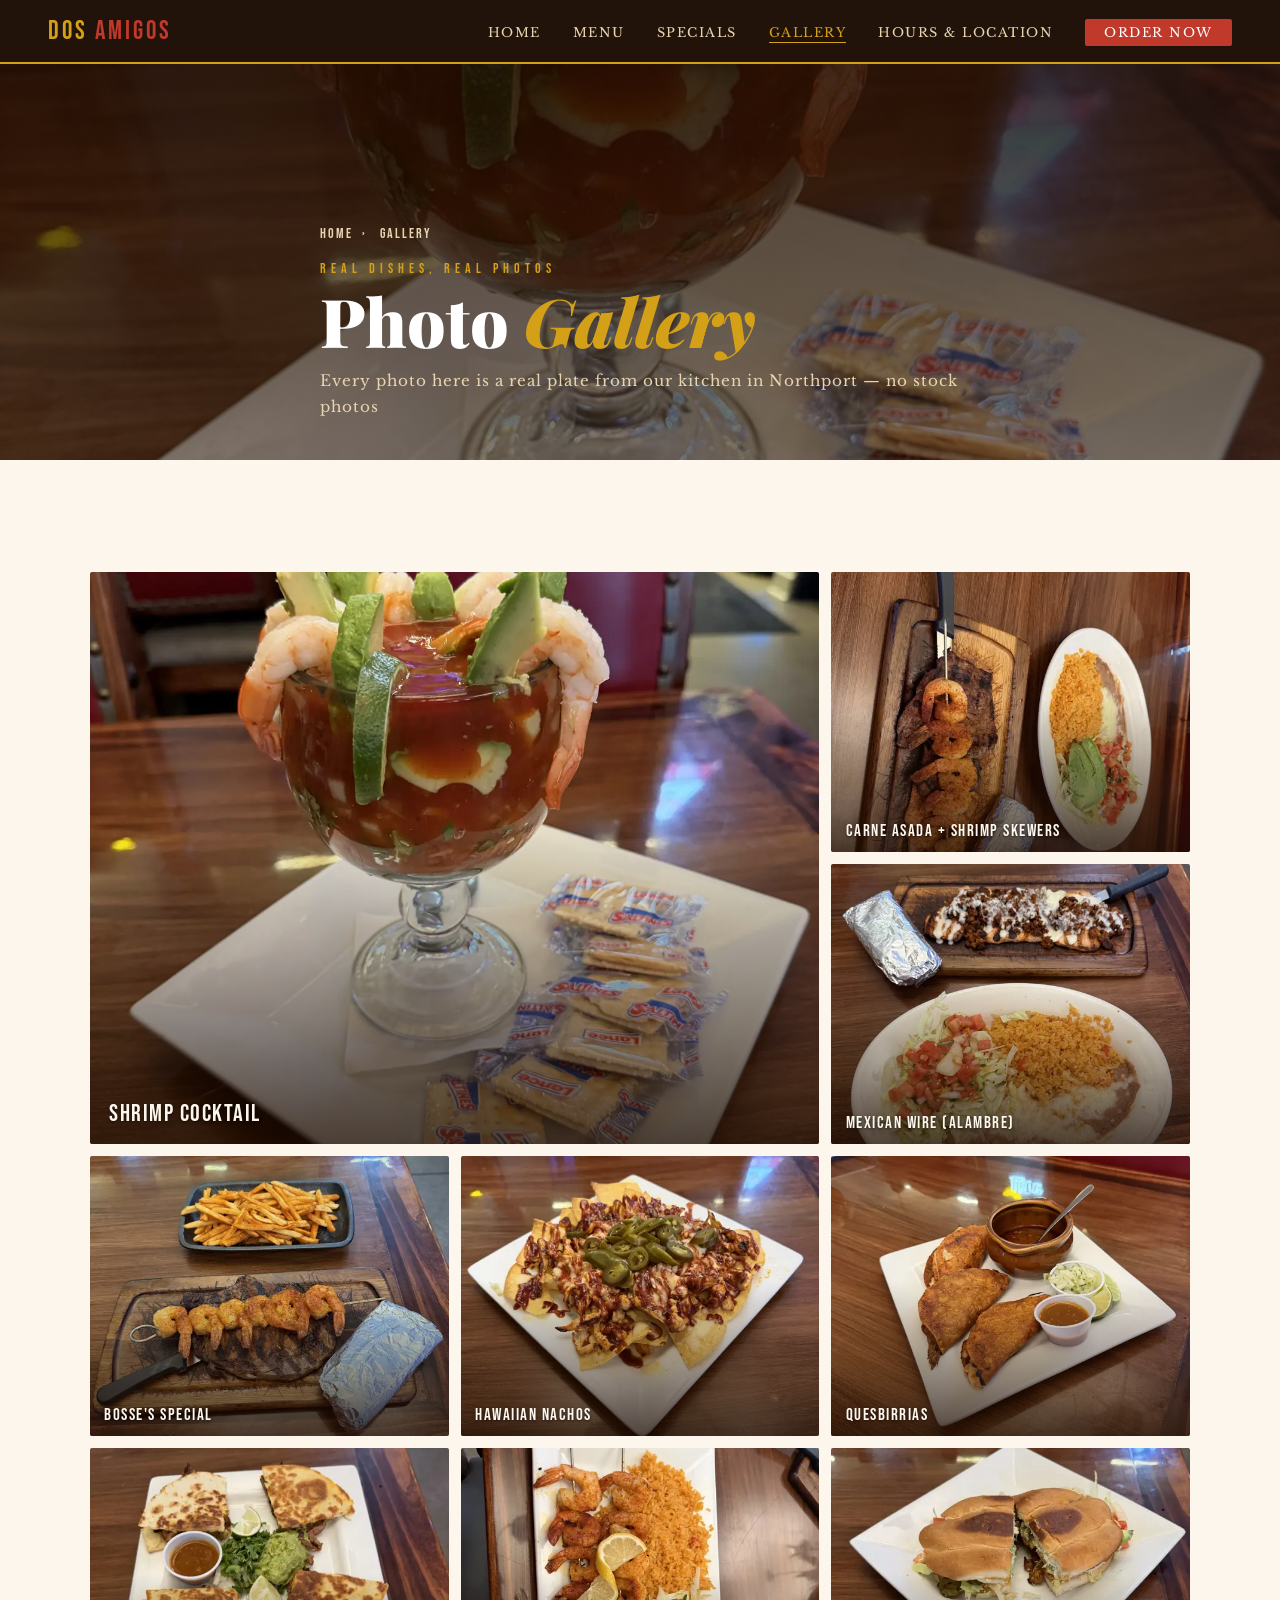
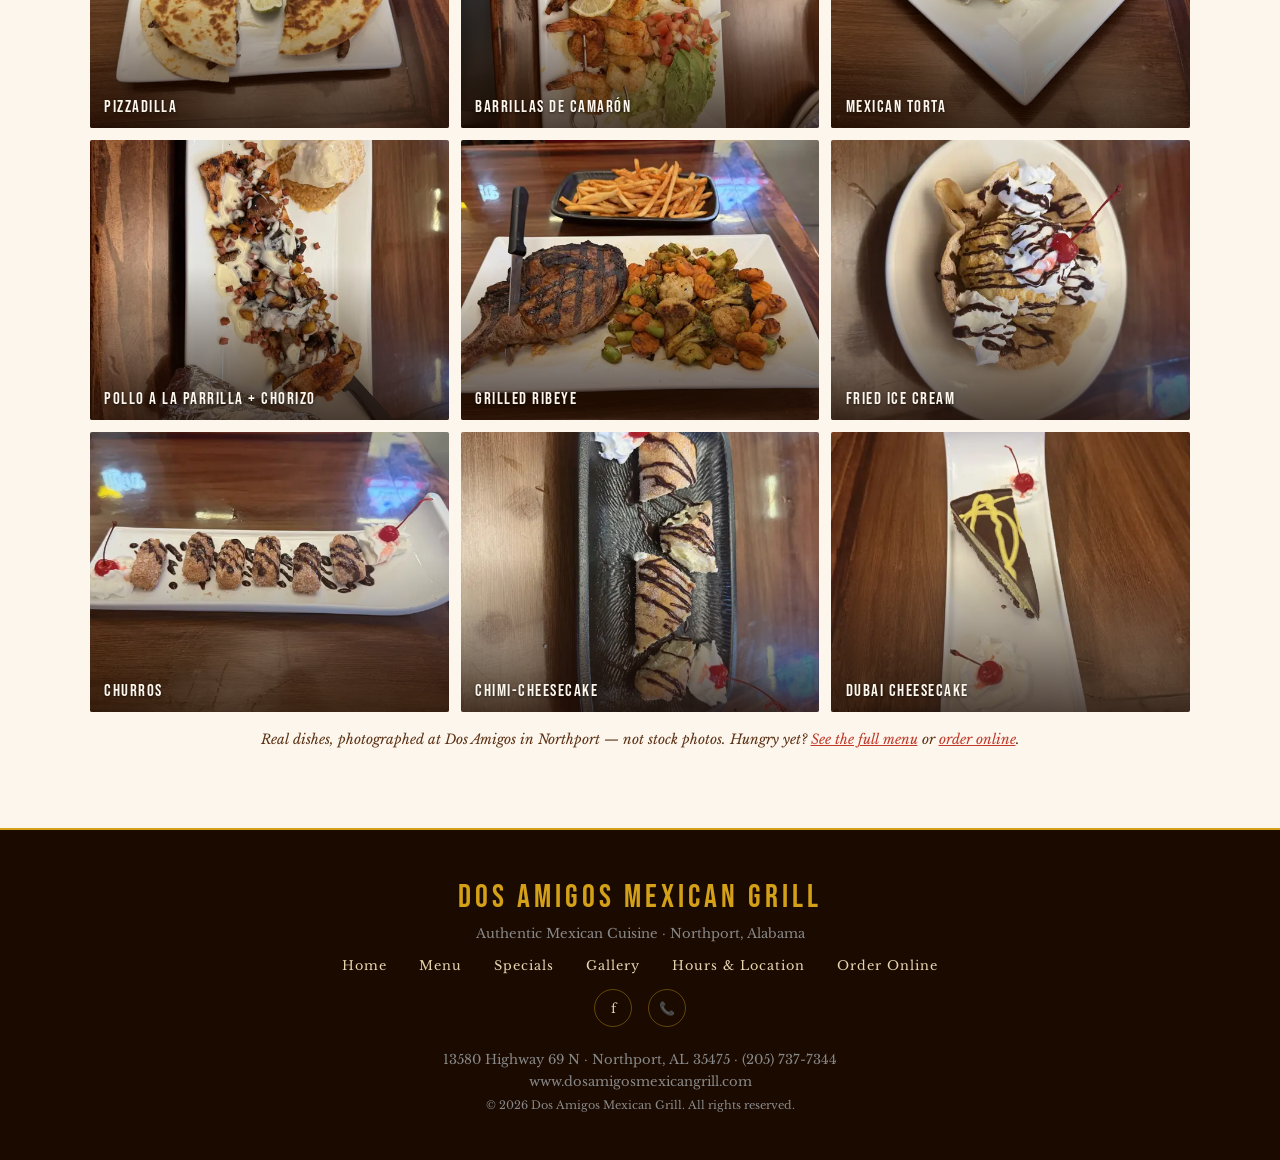
==== gallery/index.html @ f42b598e "Add files via upload" ====
<!DOCTYPE html>
<html lang="en">
<head>
<meta charset="UTF-8">
<meta name="viewport" content="width=device-width, initial-scale=1.0">
<title>Photo Gallery | Dos Amigos Mexican Grill – Northport, AL</title>
<meta name="description" content="Photos of real dishes from Dos Amigos Mexican Grill in Northport, AL: shrimp cocktail, carne asada, quesabirrias, Hawaiian nachos, Pizzadilla, fried ice cream, churros and more.">
<link rel="canonical" href="https://www.dosamigosmexicangrill.com/gallery/">
<meta name="robots" content="index, follow, max-image-preview:large">
<meta name="author" content="Dos Amigos Mexican Grill">
<meta name="theme-color" content="#1a0a00">

<!-- Geo tags for local SEO -->
<meta name="geo.region" content="US-AL">
<meta name="geo.placename" content="Northport, Alabama">
<meta name="geo.position" content="33.4028;-87.5786">
<meta name="ICBM" content="33.4028, -87.5786">

<!-- Open Graph (Facebook / social sharing) -->
<meta property="og:title" content="Photo Gallery | Dos Amigos Mexican Grill – Northport, AL">
<meta property="og:description" content="Photos of real dishes from Dos Amigos Mexican Grill in Northport, AL: shrimp cocktail, carne asada, quesabirrias, Hawaiian nachos, Pizzadilla, fried ice cream, churros and more.">
<meta property="og:url" content="https://www.dosamigosmexicangrill.com/gallery/">
<meta property="og:type" content="website">
<meta property="og:locale" content="en_US">
<meta property="og:site_name" content="Dos Amigos Mexican Grill">
<meta property="og:image" content="https://www.dosamigosmexicangrill.com/images/shrimp-cocktail-1200.jpg">
<meta property="og:image:width" content="1200">
<meta property="og:image:height" content="1200">

<!-- Twitter Card -->
<meta name="twitter:card" content="summary_large_image">
<meta name="twitter:title" content="Photo Gallery | Dos Amigos Mexican Grill – Northport, AL">
<meta name="twitter:description" content="Photos of real dishes from Dos Amigos Mexican Grill in Northport, AL: shrimp cocktail, carne asada, quesabirrias, Hawaiian nachos, Pizzadilla, fried ice cream, churros and more.">
<meta name="twitter:image" content="https://www.dosamigosmexicangrill.com/images/shrimp-cocktail-1200.jpg">

<!-- Security -->
<meta name="referrer" content="strict-origin-when-cross-origin">
<meta http-equiv="X-Content-Type-Options" content="nosniff">

<!-- Performance -->
<link rel="preconnect" href="https://fonts.googleapis.com" crossorigin>
<link rel="preconnect" href="https://fonts.gstatic.com" crossorigin>

<link href="https://fonts.googleapis.com/css2?family=Playfair+Display:ital,wght@0,700;0,900;1,700&family=Libre+Baskerville:ital,wght@0,400;0,700;1,400&family=Bebas+Neue&display=swap" rel="stylesheet">
<link rel="stylesheet" href="../assets/style.css">

<!-- Structured Data -->
<script type="application/ld+json">
{
  "@context": "https://schema.org",
  "@type": "Restaurant",
  "@id": "https://www.dosamigosmexicangrill.com/#restaurant",
  "name": "Dos Amigos Mexican Grill",
  "url": "https://www.dosamigosmexicangrill.com/",
  "image": [
    "https://www.dosamigosmexicangrill.com/images/og-dos-amigos-1200.jpg",
    "https://www.dosamigosmexicangrill.com/images/hero-carne-asada-shrimp-1920.jpg",
    "https://www.dosamigosmexicangrill.com/images/shrimp-cocktail-1200.jpg",
    "https://www.dosamigosmexicangrill.com/images/hawaiian-nachos-1200.jpg",
    "https://www.dosamigosmexicangrill.com/images/mexican-wire-alambre-1200.jpg"
  ],
  "logo": "https://www.dosamigosmexicangrill.com/images/og-dos-amigos-1200.jpg",
  "telephone": "+12057377344",
  "servesCuisine": "Mexican",
  "priceRange": "$$",
  "currenciesAccepted": "USD",
  "address": {
    "@type": "PostalAddress",
    "streetAddress": "13580 Highway 69 N",
    "addressLocality": "Northport",
    "addressRegion": "AL",
    "postalCode": "35475",
    "addressCountry": "US"
  },
  "geo": {
    "@type": "GeoCoordinates",
    "latitude": 33.4028,
    "longitude": -87.5786
  },
  "areaServed": [
    {
      "@type": "City",
      "name": "Northport"
    },
    {
      "@type": "City",
      "name": "Tuscaloosa"
    }
  ],
  "openingHoursSpecification": [
    {
      "@type": "OpeningHoursSpecification",
      "dayOfWeek": [
        "Monday",
        "Tuesday",
        "Wednesday",
        "Thursday",
        "Sunday"
      ],
      "opens": "11:00",
      "closes": "21:00"
    },
    {
      "@type": "OpeningHoursSpecification",
      "dayOfWeek": [
        "Friday",
        "Saturday"
      ],
      "opens": "11:00",
      "closes": "22:00"
    }
  ],
  "hasMenu": "https://www.dosamigosmexicangrill.com/menu/",
  "acceptsReservations": false,
  "amenityFeature": [
    {
      "@type": "LocationFeatureSpecification",
      "name": "Full Bar",
      "value": true
    },
    {
      "@type": "LocationFeatureSpecification",
      "name": "Outdoor Seating",
      "value": true
    },
    {
      "@type": "LocationFeatureSpecification",
      "name": "Wheelchair Accessible",
      "value": true
    },
    {
      "@type": "LocationFeatureSpecification",
      "name": "Takeout",
      "value": true
    },
    {
      "@type": "LocationFeatureSpecification",
      "name": "Delivery",
      "value": true
    }
  ],
  "potentialAction": [
    {
      "@type": "OrderAction",
      "target": "https://www.doordash.com/en/store/dos-amigos-mexican-grill-northport-24864981/",
      "deliveryMethod": "http://purl.org/goodrelations/v1#DeliveryModeOwnFleet"
    },
    {
      "@type": "OrderAction",
      "target": "https://www.ubereats.com/store/dos-amigos-mexican-grill/36pdvY_bQqi8g2OWoIPJXQ",
      "deliveryMethod": "http://purl.org/goodrelations/v1#DeliveryModeOwnFleet"
    }
  ],
  "sameAs": [
    "https://www.facebook.com/dosamigosmexicangrillAL/"
  ]
}
</script>
<script type="application/ld+json">
{
  "@context": "https://schema.org",
  "@type": "BreadcrumbList",
  "itemListElement": [
    {
      "@type": "ListItem",
      "position": 1,
      "name": "Home",
      "item": "https://www.dosamigosmexicangrill.com/"
    },
    {
      "@type": "ListItem",
      "position": 2,
      "name": "Gallery",
      "item": "https://www.dosamigosmexicangrill.com/gallery/"
    }
  ]
}
</script>
<script type="application/ld+json">
{
  "@context": "https://schema.org",
  "@type": "ImageGallery",
  "name": "Dos Amigos Mexican Grill Food Gallery",
  "url": "https://www.dosamigosmexicangrill.com/gallery/",
  "about": {
    "@id": "https://www.dosamigosmexicangrill.com/#restaurant"
  },
  "image": [
    {
      "@type": "ImageObject",
      "contentUrl": "https://www.dosamigosmexicangrill.com/images/shrimp-cocktail-1200.jpg",
      "name": "Shrimp Cocktail",
      "description": "Shrimp cocktail with avocado, tomato, onion and cilantro in house cocktail sauce at Dos Amigos Mexican Grill, Northport AL",
      "creditText": "Dos Amigos Mexican Grill",
      "width": 1200,
      "height": 1200
    },
    {
      "@type": "ImageObject",
      "contentUrl": "https://www.dosamigosmexicangrill.com/images/carne-asada-shrimp-skewers-1200.jpg",
      "name": "Carne Asada + Shrimp Skewers",
      "description": "Carne asada plate with grilled shrimp skewers, rice, beans and avocado salad at Dos Amigos Mexican Grill in Northport AL",
      "creditText": "Dos Amigos Mexican Grill",
      "width": 1200,
      "height": 1200
    },
    {
      "@type": "ImageObject",
      "contentUrl": "https://www.dosamigosmexicangrill.com/images/mexican-wire-alambre-sq-1200.jpg",
      "name": "Mexican Wire (Alambre)",
      "description": "Mexican Wire (Alambre) with grilled chicken, steak, chorizo and melted cheese, served with rice and beans at Dos Amigos Northport",
      "creditText": "Dos Amigos Mexican Grill",
      "width": 1200,
      "height": 1200
    },
    {
      "@type": "ImageObject",
      "contentUrl": "https://www.dosamigosmexicangrill.com/images/bosses-special-1200.jpg",
      "name": "Bosse's Special",
      "description": "Bosse's Special: grilled ribeye steak with a shrimp skewer and french fries at Dos Amigos Northport",
      "creditText": "Dos Amigos Mexican Grill",
      "width": 1200,
      "height": 1200
    },
    {
      "@type": "ImageObject",
      "contentUrl": "https://www.dosamigosmexicangrill.com/images/hawaiian-nachos-1200.jpg",
      "name": "Hawaiian Nachos",
      "description": "Hawaiian nachos with grilled chicken, pineapple, BBQ sauce, cheese and jalapeños at Dos Amigos Mexican Grill",
      "creditText": "Dos Amigos Mexican Grill",
      "width": 1200,
      "height": 1200
    },
    {
      "@type": "ImageObject",
      "contentUrl": "https://www.dosamigosmexicangrill.com/images/quesabirria-tacos-1200.jpg",
      "name": "Quesbirrias",
      "description": "Three quesabirria tacos with melted cheese and birria served with consommé, cilantro and onion at Dos Amigos Northport AL",
      "creditText": "Dos Amigos Mexican Grill",
      "width": 1200,
      "height": 1200
    },
    {
      "@type": "ImageObject",
      "contentUrl": "https://www.dosamigosmexicangrill.com/images/pizzadilla-1200.jpg",
      "name": "Pizzadilla",
      "description": "Pizzadilla stuffed quesadilla served with cilantro, onion, guacamole and homemade hot sauce at Dos Amigos Mexican Grill",
      "creditText": "Dos Amigos Mexican Grill",
      "width": 1200,
      "height": 1200
    },
    {
      "@type": "ImageObject",
      "contentUrl": "https://www.dosamigosmexicangrill.com/images/barrillas-de-camaron-1200.jpg",
      "name": "Barrillas de Camarón",
      "description": "Barrillas de Camarón grilled shrimp skewers over rice with avocado salad and lemon at Dos Amigos Northport Alabama",
      "creditText": "Dos Amigos Mexican Grill",
      "width": 1200,
      "height": 1200
    },
    {
      "@type": "ImageObject",
      "contentUrl": "https://www.dosamigosmexicangrill.com/images/mexican-torta-1200.jpg",
      "name": "Mexican Torta",
      "description": "Mexican torta sandwich with lettuce, tomato and onion at Dos Amigos Mexican Grill in Northport AL",
      "creditText": "Dos Amigos Mexican Grill",
      "width": 1200,
      "height": 1200
    },
    {
      "@type": "ImageObject",
      "contentUrl": "https://www.dosamigosmexicangrill.com/images/grilled-chicken-chorizo-queso-1200.jpg",
      "name": "Pollo a la Parrilla + Chorizo",
      "description": "Pollo a la Parrilla grilled chicken breast topped with chorizo and cheese dip, served with rice at Dos Amigos Mexican Grill in Northport AL",
      "creditText": "Dos Amigos Mexican Grill",
      "width": 1200,
      "height": 1200
    },
    {
      "@type": "ImageObject",
      "contentUrl": "https://www.dosamigosmexicangrill.com/images/grilled-ribeye-1200.jpg",
      "name": "Grilled Ribeye",
      "description": "Bone-in grilled ribeye steak with sautéed vegetables and fries at Dos Amigos Mexican Grill in Northport AL",
      "creditText": "Dos Amigos Mexican Grill",
      "width": 1200,
      "height": 1200
    },
    {
      "@type": "ImageObject",
      "contentUrl": "https://www.dosamigosmexicangrill.com/images/fried-ice-cream-1200.jpg",
      "name": "Fried Ice Cream",
      "description": "Fried ice cream in a crispy tortilla bowl with whipped cream, chocolate drizzle and a cherry at Dos Amigos Northport",
      "creditText": "Dos Amigos Mexican Grill",
      "width": 1200,
      "height": 1200
    },
    {
      "@type": "ImageObject",
      "contentUrl": "https://www.dosamigosmexicangrill.com/images/churros-1200.jpg",
      "name": "Churros",
      "description": "Cinnamon sugar churro bites with chocolate drizzle and whipped cream at Dos Amigos Mexican Grill",
      "creditText": "Dos Amigos Mexican Grill",
      "width": 1200,
      "height": 1200
    },
    {
      "@type": "ImageObject",
      "contentUrl": "https://www.dosamigosmexicangrill.com/images/chimi-cheesecake-1200.jpg",
      "name": "Chimi-Cheesecake",
      "description": "Chimi-Cheesecake fried cheesecake rolls with cinnamon sugar and chocolate drizzle at Dos Amigos Northport AL",
      "creditText": "Dos Amigos Mexican Grill",
      "width": 1200,
      "height": 1200
    },
    {
      "@type": "ImageObject",
      "contentUrl": "https://www.dosamigosmexicangrill.com/images/dubai-cheesecake-1200.jpg",
      "name": "Dubai Cheesecake",
      "description": "Dubai chocolate cheesecake slice with whipped cream and cherry at Dos Amigos Mexican Grill in Northport, Alabama",
      "creditText": "Dos Amigos Mexican Grill",
      "width": 1200,
      "height": 1200
    }
  ]
}
</script>
</head>
<body id="top">
<nav aria-label="Main navigation">
  <a class="nav-logo" href="../">Dos <span>Amigos</span></a>
  <ul class="nav-links">
    <li><a href="../">Home</a></li>
    <li><a href="../menu/">Menu</a></li>
    <li><a href="../specials/">Specials</a></li>
    <li><a href="../gallery/" class="active" aria-current="page">Gallery</a></li>
    <li><a href="../hours-location/">Hours &amp; Location</a></li>
    <li><a href="../#order" class="nav-cta">Order Now</a></li>
  </ul>
  <button class="hamburger" type="button" aria-label="Open menu" aria-expanded="false" onclick="toggleMobileMenu(this)">
    <span></span><span></span><span></span>
  </button>
</nav>

<header class="page-hero" style="background-image: linear-gradient(to bottom, rgba(26,10,0,0.78), rgba(26,10,0,0.55)), url('../images/shrimp-cocktail-1200.jpg');">
  <div class="container">
    <div class="breadcrumb" aria-label="Breadcrumb"><a href="../">Home</a> <span>›</span> <span aria-current="page">Gallery</span></div>
    <p class="section-label">Real Dishes, Real Photos</p>
    <h1 class="page-title">Photo <em>Gallery</em></h1>
    <p class="page-sub">Every photo here is a real plate from our kitchen in Northport — no stock photos</p>
  </div>
</header>

<section id="gallery">
  <div class="container">
    <div class="gallery-grid full-gallery">
      <figure class="gallery-item feature">
        <picture>
          <source type="image/webp" srcset="../images/shrimp-cocktail-600.webp 600w, ../images/shrimp-cocktail-1200.webp 1200w" sizes="(max-width: 768px) 100vw, 50vw">
          <img src="../images/shrimp-cocktail-600.jpg" srcset="../images/shrimp-cocktail-600.jpg 600w, ../images/shrimp-cocktail-1200.jpg 1200w" sizes="(max-width: 768px) 100vw, 50vw" alt="Shrimp cocktail with avocado, tomato, onion and cilantro in house cocktail sauce at Dos Amigos Mexican Grill, Northport AL" loading="lazy" width="600" height="600">
        </picture>
        <figcaption>Shrimp Cocktail</figcaption>
      </figure>
      <figure class="gallery-item">
        <picture>
          <source type="image/webp" srcset="../images/carne-asada-shrimp-skewers-600.webp 600w, ../images/carne-asada-shrimp-skewers-1200.webp 1200w" sizes="(max-width: 768px) 50vw, 33vw">
          <img src="../images/carne-asada-shrimp-skewers-600.jpg" srcset="../images/carne-asada-shrimp-skewers-600.jpg 600w, ../images/carne-asada-shrimp-skewers-1200.jpg 1200w" sizes="(max-width: 768px) 50vw, 33vw" alt="Carne asada plate with grilled shrimp skewers, rice, beans and avocado salad at Dos Amigos Mexican Grill in Northport AL" loading="lazy" width="600" height="600">
        </picture>
        <figcaption>Carne Asada + Shrimp Skewers</figcaption>
      </figure>
      <figure class="gallery-item">
        <picture>
          <source type="image/webp" srcset="../images/mexican-wire-alambre-sq-600.webp 600w, ../images/mexican-wire-alambre-sq-1200.webp 1200w" sizes="(max-width: 768px) 50vw, 33vw">
          <img src="../images/mexican-wire-alambre-sq-600.jpg" srcset="../images/mexican-wire-alambre-sq-600.jpg 600w, ../images/mexican-wire-alambre-sq-1200.jpg 1200w" sizes="(max-width: 768px) 50vw, 33vw" alt="Mexican Wire (Alambre) with grilled chicken, steak, chorizo and melted cheese, served with rice and beans at Dos Amigos Northport" loading="lazy" width="600" height="600">
        </picture>
        <figcaption>Mexican Wire (Alambre)</figcaption>
      </figure>
      <figure class="gallery-item">
        <picture>
          <source type="image/webp" srcset="../images/bosses-special-600.webp 600w, ../images/bosses-special-1200.webp 1200w" sizes="(max-width: 768px) 50vw, 33vw">
          <img src="../images/bosses-special-600.jpg" srcset="../images/bosses-special-600.jpg 600w, ../images/bosses-special-1200.jpg 1200w" sizes="(max-width: 768px) 50vw, 33vw" alt="Bosse's Special: grilled ribeye steak with a shrimp skewer and french fries at Dos Amigos Northport" loading="lazy" width="600" height="600">
        </picture>
        <figcaption>Bosse's Special</figcaption>
      </figure>
      <figure class="gallery-item">
        <picture>
          <source type="image/webp" srcset="../images/hawaiian-nachos-600.webp 600w, ../images/hawaiian-nachos-1200.webp 1200w" sizes="(max-width: 768px) 50vw, 33vw">
          <img src="../images/hawaiian-nachos-600.jpg" srcset="../images/hawaiian-nachos-600.jpg 600w, ../images/hawaiian-nachos-1200.jpg 1200w" sizes="(max-width: 768px) 50vw, 33vw" alt="Hawaiian nachos with grilled chicken, pineapple, BBQ sauce, cheese and jalapeños at Dos Amigos Mexican Grill" loading="lazy" width="600" height="600">
        </picture>
        <figcaption>Hawaiian Nachos</figcaption>
      </figure>
      <figure class="gallery-item">
        <picture>
          <source type="image/webp" srcset="../images/quesabirria-tacos-600.webp 600w, ../images/quesabirria-tacos-1200.webp 1200w" sizes="(max-width: 768px) 50vw, 33vw">
          <img src="../images/quesabirria-tacos-600.jpg" srcset="../images/quesabirria-tacos-600.jpg 600w, ../images/quesabirria-tacos-1200.jpg 1200w" sizes="(max-width: 768px) 50vw, 33vw" alt="Three quesabirria tacos with melted cheese and birria served with consommé, cilantro and onion at Dos Amigos Northport AL" loading="lazy" width="600" height="600">
        </picture>
        <figcaption>Quesbirrias</figcaption>
      </figure>
      <figure class="gallery-item">
        <picture>
          <source type="image/webp" srcset="../images/pizzadilla-600.webp 600w, ../images/pizzadilla-1200.webp 1200w" sizes="(max-width: 768px) 50vw, 33vw">
          <img src="../images/pizzadilla-600.jpg" srcset="../images/pizzadilla-600.jpg 600w, ../images/pizzadilla-1200.jpg 1200w" sizes="(max-width: 768px) 50vw, 33vw" alt="Pizzadilla stuffed quesadilla served with cilantro, onion, guacamole and homemade hot sauce at Dos Amigos Mexican Grill" loading="lazy" width="600" height="600">
        </picture>
        <figcaption>Pizzadilla</figcaption>
      </figure>
      <figure class="gallery-item">
        <picture>
          <source type="image/webp" srcset="../images/barrillas-de-camaron-600.webp 600w, ../images/barrillas-de-camaron-1200.webp 1200w" sizes="(max-width: 768px) 50vw, 33vw">
          <img src="../images/barrillas-de-camaron-600.jpg" srcset="../images/barrillas-de-camaron-600.jpg 600w, ../images/barrillas-de-camaron-1200.jpg 1200w" sizes="(max-width: 768px) 50vw, 33vw" alt="Barrillas de Camarón grilled shrimp skewers over rice with avocado salad and lemon at Dos Amigos Northport Alabama" loading="lazy" width="600" height="600">
        </picture>
        <figcaption>Barrillas de Camarón</figcaption>
      </figure>
      <figure class="gallery-item">
        <picture>
          <source type="image/webp" srcset="../images/mexican-torta-600.webp 600w, ../images/mexican-torta-1200.webp 1200w" sizes="(max-width: 768px) 50vw, 33vw">
          <img src="../images/mexican-torta-600.jpg" srcset="../images/mexican-torta-600.jpg 600w, ../images/mexican-torta-1200.jpg 1200w" sizes="(max-width: 768px) 50vw, 33vw" alt="Mexican torta sandwich with lettuce, tomato and onion at Dos Amigos Mexican Grill in Northport AL" loading="lazy" width="600" height="600">
        </picture>
        <figcaption>Mexican Torta</figcaption>
      </figure>
      <figure class="gallery-item">
        <picture>
          <source type="image/webp" srcset="../images/grilled-chicken-chorizo-queso-600.webp 600w, ../images/grilled-chicken-chorizo-queso-1200.webp 1200w" sizes="(max-width: 768px) 50vw, 33vw">
          <img src="../images/grilled-chicken-chorizo-queso-600.jpg" srcset="../images/grilled-chicken-chorizo-queso-600.jpg 600w, ../images/grilled-chicken-chorizo-queso-1200.jpg 1200w" sizes="(max-width: 768px) 50vw, 33vw" alt="Pollo a la Parrilla grilled chicken breast topped with chorizo and cheese dip, served with rice at Dos Amigos Mexican Grill in Northport AL" loading="lazy" width="600" height="600">
        </picture>
        <figcaption>Pollo a la Parrilla + Chorizo</figcaption>
      </figure>
      <figure class="gallery-item">
        <picture>
          <source type="image/webp" srcset="../images/grilled-ribeye-600.webp 600w, ../images/grilled-ribeye-1200.webp 1200w" sizes="(max-width: 768px) 50vw, 33vw">
          <img src="../images/grilled-ribeye-600.jpg" srcset="../images/grilled-ribeye-600.jpg 600w, ../images/grilled-ribeye-1200.jpg 1200w" sizes="(max-width: 768px) 50vw, 33vw" alt="Bone-in grilled ribeye steak with sautéed vegetables and fries at Dos Amigos Mexican Grill in Northport AL" loading="lazy" width="600" height="600">
        </picture>
        <figcaption>Grilled Ribeye</figcaption>
      </figure>
      <figure class="gallery-item">
        <picture>
          <source type="image/webp" srcset="../images/fried-ice-cream-600.webp 600w, ../images/fried-ice-cream-1200.webp 1200w" sizes="(max-width: 768px) 50vw, 33vw">
          <img src="../images/fried-ice-cream-600.jpg" srcset="../images/fried-ice-cream-600.jpg 600w, ../images/fried-ice-cream-1200.jpg 1200w" sizes="(max-width: 768px) 50vw, 33vw" alt="Fried ice cream in a crispy tortilla bowl with whipped cream, chocolate drizzle and a cherry at Dos Amigos Northport" loading="lazy" width="600" height="600">
        </picture>
        <figcaption>Fried Ice Cream</figcaption>
      </figure>
      <figure class="gallery-item">
        <picture>
          <source type="image/webp" srcset="../images/churros-600.webp 600w, ../images/churros-1200.webp 1200w" sizes="(max-width: 768px) 50vw, 33vw">
          <img src="../images/churros-600.jpg" srcset="../images/churros-600.jpg 600w, ../images/churros-1200.jpg 1200w" sizes="(max-width: 768px) 50vw, 33vw" alt="Cinnamon sugar churro bites with chocolate drizzle and whipped cream at Dos Amigos Mexican Grill" loading="lazy" width="600" height="600">
        </picture>
        <figcaption>Churros</figcaption>
      </figure>
      <figure class="gallery-item">
        <picture>
          <source type="image/webp" srcset="../images/chimi-cheesecake-600.webp 600w, ../images/chimi-cheesecake-1200.webp 1200w" sizes="(max-width: 768px) 50vw, 33vw">
          <img src="../images/chimi-cheesecake-600.jpg" srcset="../images/chimi-cheesecake-600.jpg 600w, ../images/chimi-cheesecake-1200.jpg 1200w" sizes="(max-width: 768px) 50vw, 33vw" alt="Chimi-Cheesecake fried cheesecake rolls with cinnamon sugar and chocolate drizzle at Dos Amigos Northport AL" loading="lazy" width="600" height="600">
        </picture>
        <figcaption>Chimi-Cheesecake</figcaption>
      </figure>
      <figure class="gallery-item">
        <picture>
          <source type="image/webp" srcset="../images/dubai-cheesecake-600.webp 600w, ../images/dubai-cheesecake-1200.webp 1200w" sizes="(max-width: 768px) 50vw, 33vw">
          <img src="../images/dubai-cheesecake-600.jpg" srcset="../images/dubai-cheesecake-600.jpg 600w, ../images/dubai-cheesecake-1200.jpg 1200w" sizes="(max-width: 768px) 50vw, 33vw" alt="Dubai chocolate cheesecake slice with whipped cream and cherry at Dos Amigos Mexican Grill in Northport, Alabama" loading="lazy" width="600" height="600">
        </picture>
        <figcaption>Dubai Cheesecake</figcaption>
      </figure>
    </div>
    <p class="gallery-note">Real dishes, photographed at Dos Amigos in Northport — not stock photos. Hungry yet? <a href="../menu/">See the full menu</a> or <a href="../#order">order online</a>.</p>
  </div>
</section>

<!-- FOOTER -->
<footer>
  <div class="footer-logo">Dos Amigos Mexican Grill</div>
  <p>Authentic Mexican Cuisine · Northport, Alabama</p>
  <div class="footer-links">
    <a href="../">Home</a>
    <a href="../menu/">Menu</a>
    <a href="../specials/">Specials</a>
    <a href="../gallery/">Gallery</a>
    <a href="../hours-location/">Hours &amp; Location</a>
    <a href="../#order">Order Online</a>
  </div>
  <div class="social-links">
    <a href="https://www.facebook.com/dosamigosmexicangrillAL/" target="_blank" rel="noopener noreferrer" title="Facebook" aria-label="Dos Amigos on Facebook">f</a>
    <a href="tel:2057377344" title="Call Us" aria-label="Call Dos Amigos">📞</a>
  </div>
  <p style="margin-top:1.5rem;">13580 Highway 69 N · Northport, AL 35475 · <a href="tel:2057377344" style="color:inherit;text-decoration:none;">(205) 737-7344</a></p>
  <p style="margin-top:0.3rem;"><a href="https://www.dosamigosmexicangrill.com/" style="color:#888;text-decoration:none;">www.dosamigosmexicangrill.com</a></p>
  <p style="margin-top:0.5rem;font-size:0.7rem;">© 2026 Dos Amigos Mexican Grill. All rights reserved.</p>
</footer>
<script src="../assets/main.js" defer></script>
</body>
</html>
---- assets/style.css ----
:root {
    --chili: #c0392b;
    --chili-dark: #922b21;
    --gold: #d4a017;
    --gold-light: #f0c842;
    --cream: #fdf6ec;
    --sand: #e8d5b0;
    --earth: #5c3317;
    --dark: #1a0a00;
    --avocado: #4a7c59;
    --sky: #1b6ca8;
  }

  * { margin: 0; padding: 0; box-sizing: border-box; }

  html { scroll-behavior: smooth; }

  body {
    font-family: 'Libre Baskerville', Georgia, serif;
    background: var(--cream);
    color: var(--dark);
    overflow-x: hidden;
  }

  /* ── NAV ── */
  nav {
    position: fixed; top: 0; left: 0; right: 0; z-index: 100;
    background: rgba(26,10,0,0.96);
    backdrop-filter: blur(8px);
    display: flex; align-items: center; justify-content: space-between;
    padding: 0 3rem;
    height: 64px;
    border-bottom: 2px solid var(--gold);
  }
  .nav-logo {
    font-family: 'Bebas Neue', sans-serif;
    font-size: 1.6rem;
    color: var(--gold);
    letter-spacing: 3px;
  }
  .nav-logo span { color: var(--chili); }
  .nav-links { display: flex; gap: 2rem; list-style: none; }
  .nav-links a {
    color: var(--sand);
    text-decoration: none;
    font-family: 'Libre Baskerville', serif;
    font-size: 0.8rem;
    letter-spacing: 1.5px;
    text-transform: uppercase;
    transition: color 0.2s;
  }
  .nav-links a:hover, .nav-links a.active { color: var(--gold); }
  .nav-links a.active { border-bottom: 1px solid var(--gold); padding-bottom: 2px; }
  .nav-logo { text-decoration: none; }
  .nav-cta {
    background: var(--chili);
    color: #fff !important;
    padding: 0.4rem 1.2rem;
    border-radius: 2px;
  }
  .nav-cta:hover { background: var(--chili-dark) !important; color: #fff !important; }

  /* ── HERO ── */
  #hero {
    min-height: 100vh;
    background:
      linear-gradient(to bottom, rgba(26,10,0,0.72) 0%, rgba(26,10,0,0.4) 50%, rgba(26,10,0,0.8) 100%),
      url('../images/hero-carne-asada-shrimp-1920.jpg') center/cover no-repeat;
    display: flex; flex-direction: column; align-items: center; justify-content: center;
    text-align: center;
    padding: 6rem 2rem 4rem;
    position: relative;
  }
  .hero-badge {
    display: inline-block;
    border: 1.5px solid var(--gold);
    color: var(--gold);
    font-family: 'Bebas Neue', sans-serif;
    letter-spacing: 5px;
    font-size: 0.95rem;
    padding: 0.4rem 1.5rem;
    margin-bottom: 1.5rem;
    animation: fadeDown 0.8s ease both;
  }
  .hero-title {
    font-family: 'Playfair Display', serif;
    font-size: clamp(3rem, 9vw, 7rem);
    font-weight: 900;
    color: #fff;
    line-height: 1.0;
    margin-bottom: 0.5rem;
    animation: fadeDown 0.8s 0.15s ease both;
  }
  .hero-title em { color: var(--gold); font-style: italic; }
  .hero-sub {
    font-size: 1.15rem;
    color: var(--sand);
    letter-spacing: 2px;
    margin-bottom: 2.5rem;
    animation: fadeDown 0.8s 0.3s ease both;
  }
  .hero-btns { display: flex; gap: 1rem; flex-wrap: wrap; justify-content: center; animation: fadeDown 0.8s 0.45s ease both; }
  .btn-primary {
    background: var(--chili);
    color: #fff;
    padding: 0.85rem 2.2rem;
    font-family: 'Bebas Neue', sans-serif;
    font-size: 1rem;
    letter-spacing: 3px;
    text-decoration: none;
    border-radius: 2px;
    transition: background 0.2s, transform 0.15s;
    display: inline-block;
  }
  .btn-primary:hover { background: var(--chili-dark); transform: translateY(-2px); }
  .btn-outline {
    border: 2px solid var(--gold);
    color: var(--gold);
    padding: 0.85rem 2.2rem;
    font-family: 'Bebas Neue', sans-serif;
    font-size: 1rem;
    letter-spacing: 3px;
    text-decoration: none;
    border-radius: 2px;
    transition: background 0.2s, color 0.2s, transform 0.15s;
    display: inline-block;
  }
  .btn-outline:hover { background: var(--gold); color: var(--dark); transform: translateY(-2px); }
  .hero-scroll {
    position: absolute; bottom: 2rem; left: 50%; transform: translateX(-50%);
    display: flex; flex-direction: column; align-items: center; gap: 0.5rem;
    color: var(--sand); font-size: 0.7rem; letter-spacing: 2px; text-transform: uppercase;
    animation: bounce 2s infinite;
  }
  .hero-scroll svg { width: 20px; height: 20px; stroke: var(--sand); fill: none; }

  /* ── MARQUEE STRIP ── */
  .marquee-strip {
    background: var(--chili);
    color: #fff;
    padding: 0.7rem 0;
    overflow: hidden;
    white-space: nowrap;
  }
  .marquee-inner {
    display: inline-flex;
    animation: marquee 25s linear infinite;
    gap: 0;
  }
  .marquee-inner span {
    font-family: 'Bebas Neue', sans-serif;
    letter-spacing: 4px;
    font-size: 0.9rem;
    padding: 0 2.5rem;
  }
  .marquee-inner .dot { color: var(--gold-light); }

  /* ── SECTIONS ── */
  section { padding: 5rem 2rem; }
  .container { max-width: 1100px; margin: 0 auto; }
  .section-label {
    font-family: 'Bebas Neue', sans-serif;
    letter-spacing: 5px;
    color: var(--chili);
    font-size: 0.85rem;
    margin-bottom: 0.5rem;
  }
  .section-title {
    font-family: 'Playfair Display', serif;
    font-size: clamp(2rem, 5vw, 3.2rem);
    font-weight: 900;
    color: var(--dark);
    margin-bottom: 1.5rem;
    line-height: 1.1;
  }
  .section-title em { color: var(--chili); font-style: italic; }
  .divider {
    width: 60px; height: 3px;
    background: var(--gold);
    margin-bottom: 2rem;
  }

  /* ── ABOUT ── */
  #about { background: var(--dark); }
  #about .section-title { color: var(--cream); }
  #about .section-label { color: var(--gold); }
  #about .divider { background: var(--chili); }
  .about-grid { display: grid; grid-template-columns: minmax(0, 1fr) minmax(0, 1fr); gap: 4rem; align-items: center; }
  .about-text p {
    color: var(--sand);
    font-size: 1rem;
    line-height: 1.85;
    margin-bottom: 1.2rem;
  }
  .about-img-wrap {
    position: relative;
    border: 4px solid var(--gold);
    overflow: hidden;
    border-radius: 2px;
  }
  .about-img-wrap picture { display: block; }
  .about-img-wrap img {
    width: 100%;
    max-width: 100%;
    height: 380px;
    object-fit: cover;
    display: block;
    transition: transform 0.5s ease;
  }
  .about-img-wrap:hover img { transform: scale(1.04); }
  .about-img-wrap::after {
    content: '';
    position: absolute; inset: 0;
    background: linear-gradient(135deg, rgba(192,57,43,0.2), transparent);
    pointer-events: none;
  }
  .about-stats { display: flex; gap: 2rem; margin-top: 2rem; }
  .stat { text-align: center; }
  .stat .num {
    font-family: 'Bebas Neue', sans-serif;
    font-size: 2.8rem;
    color: var(--gold);
    line-height: 1;
  }
  .stat .lbl { font-size: 0.7rem; color: var(--sand); letter-spacing: 2px; text-transform: uppercase; margin-top: 0.2rem; }

  /* ── GALLERY ── */
  #gallery { background: var(--cream); }
  .gallery-grid {
    display: grid;
    grid-template-columns: repeat(4, 1fr);
    grid-auto-rows: 240px;
    gap: 12px;
    margin-top: 2rem;
  }
  .gallery-item {
    overflow: hidden;
    border-radius: 2px;
    position: relative;
    margin: 0;
    background: var(--sand);
  }
  .gallery-item.feature { grid-column: 1 / 3; grid-row: 1 / 3; }
  .gallery-item picture { display: block; height: 100%; }
  .gallery-item img {
    width: 100%; height: 100%;
    object-fit: cover;
    display: block;
    transition: transform 0.5s ease;
  }
  .gallery-item:hover img { transform: scale(1.07); }
  .gallery-item::after {
    content: '';
    position: absolute; inset: 0;
    background: linear-gradient(to top, rgba(26,10,0,0.75), transparent 55%);
    pointer-events: none;
  }
  .gallery-item figcaption {
    position: absolute; left: 0; right: 0; bottom: 0;
    z-index: 1;
    padding: 0.7rem 0.9rem;
    font-family: 'Bebas Neue', sans-serif;
    font-size: 1.05rem;
    letter-spacing: 1.5px;
    color: var(--cream);
    text-shadow: 0 1px 3px rgba(0,0,0,0.6);
  }
  .gallery-item.feature figcaption { font-size: 1.5rem; padding: 1rem 1.2rem; }
  .gallery-note {
    margin-top: 1.2rem;
    text-align: center;
    font-size: 0.85rem;
    color: var(--earth);
    font-style: italic;
  }

  /* ── SPECIALS ── */
  #specials { background: var(--dark); }
  #specials .section-title { color: var(--cream); }
  #specials .section-label { color: var(--gold); }
  #specials .divider { background: var(--chili); }
  .specials-grid { display: grid; grid-template-columns: repeat(auto-fit, minmax(260px, 1fr)); gap: 1.5rem; margin-top: 2rem; }
  .special-card {
    background: rgba(255,255,255,0.04);
    border: 1px solid rgba(212,160,23,0.3);
    border-radius: 2px;
    padding: 1.8rem;
    position: relative;
    overflow: hidden;
    transition: border-color 0.3s, transform 0.2s;
  }
  .special-card:hover { border-color: var(--gold); transform: translateY(-4px); }
  .special-card::before {
    content: attr(data-day);
    position: absolute; top: -10px; right: 1rem;
    font-family: 'Bebas Neue', sans-serif;
    font-size: 5rem;
    color: rgba(212,160,23,0.07);
    line-height: 1;
    pointer-events: none;
    letter-spacing: 2px;
  }
  .special-day {
    font-family: 'Bebas Neue', sans-serif;
    font-size: 0.85rem;
    letter-spacing: 4px;
    color: var(--chili);
    margin-bottom: 0.4rem;
  }
  .special-title {
    font-family: 'Playfair Display', serif;
    font-size: 1.4rem;
    color: var(--cream);
    margin-bottom: 0.6rem;
    font-weight: 700;
  }
  .special-desc { color: var(--sand); font-size: 0.88rem; line-height: 1.7; }
  .special-price {
    font-family: 'Bebas Neue', sans-serif;
    font-size: 1.8rem;
    color: var(--gold);
    margin-top: 1rem;
    letter-spacing: 1px;
  }

  /* ── MENU ── */
  #menu { background: var(--cream); }
  .menu-tabs { display: flex; gap: 0; flex-wrap: wrap; margin-bottom: 2.5rem; border-bottom: 2px solid var(--sand); }
  .tab-btn {
    background: none;
    border: none;
    font-family: 'Bebas Neue', sans-serif;
    font-size: 0.95rem;
    letter-spacing: 3px;
    color: #888;
    padding: 0.8rem 1.5rem;
    cursor: pointer;
    border-bottom: 3px solid transparent;
    margin-bottom: -2px;
    transition: color 0.2s, border-color 0.2s;
  }
  .tab-btn.active { color: var(--chili); border-bottom-color: var(--chili); }
  .tab-btn:hover { color: var(--chili); }
  .menu-panel { display: none; }
  .menu-panel.active { display: block; }
  .menu-category { margin-bottom: 2.5rem; }
  .menu-category-title {
    font-family: 'Playfair Display', serif;
    font-size: 1.5rem;
    color: var(--earth);
    border-bottom: 1px solid var(--sand);
    padding-bottom: 0.5rem;
    margin-bottom: 1.2rem;
    font-style: italic;
  }
  .menu-items { display: grid; grid-template-columns: 1fr 1fr; gap: 0.5rem 2rem; }
  .menu-item {
    display: flex;
    justify-content: space-between;
    align-items: baseline;
    padding: 0.65rem 0;
    border-bottom: 1px dotted var(--sand);
  }
  .item-info { flex: 1; }
  .item-name { font-weight: 700; font-size: 0.92rem; color: var(--dark); }
  .item-desc { font-size: 0.78rem; color: #888; margin-top: 0.15rem; font-style: italic; }
  .item-price {
    font-family: 'Bebas Neue', sans-serif;
    font-size: 1.1rem;
    color: var(--chili);
    letter-spacing: 1px;
    margin-left: 1rem;
    white-space: nowrap;
  }

  /* ── HOURS ── */
  #hours { background: var(--chili); }
  #hours .section-title { color: #fff; }
  #hours .section-label { color: var(--gold-light); }
  #hours .divider { background: #fff; }
  .hours-grid { display: grid; grid-template-columns: 1fr 1fr; gap: 3rem; align-items: start; }
  .hours-table { width: 100%; border-collapse: collapse; }
  .hours-table tr { border-bottom: 1px solid rgba(255,255,255,0.2); }
  .hours-table td { padding: 0.85rem 0.5rem; color: rgba(255,255,255,0.9); font-size: 0.95rem; }
  .hours-table td:last-child { text-align: right; font-weight: 700; }
  .hours-table .today td { background: rgba(255,255,255,0.1); }
  .hours-table .today td:first-child { border-left: 3px solid var(--gold-light); padding-left: 1rem; }
  .hours-info { color: rgba(255,255,255,0.85); }
  .hours-info h3 {
    font-family: 'Playfair Display', serif;
    font-size: 1.6rem;
    color: #fff;
    margin-bottom: 1.2rem;
    font-style: italic;
  }
  .hours-info p { font-size: 0.9rem; line-height: 1.8; margin-bottom: 1rem; }
  .contact-block { margin-top: 1.5rem; display: flex; flex-direction: column; gap: 0.7rem; }
  .contact-item { display: flex; align-items: center; gap: 0.8rem; color: #fff; font-size: 0.9rem; }
  .contact-item svg { flex-shrink: 0; stroke: var(--gold-light); fill: none; width: 18px; height: 18px; }

  /* ── ORDER SECTION ── */
  #order { background: var(--earth); text-align: center; }
  #order .section-title { color: var(--cream); margin-bottom: 0.5rem; }
  #order .section-label { color: var(--gold); }
  #order p { color: var(--sand); margin-bottom: 2rem; }
  .order-btns { display: flex; gap: 1.5rem; justify-content: center; flex-wrap: wrap; }
  .order-btn {
    display: inline-flex; align-items: center; gap: 0.6rem;
    padding: 1rem 2rem;
    border-radius: 2px;
    font-family: 'Bebas Neue', sans-serif;
    font-size: 1rem;
    letter-spacing: 3px;
    text-decoration: none;
    transition: transform 0.2s, opacity 0.2s;
  }
  .order-btn:hover { transform: translateY(-3px); opacity: 0.9; }
  .order-btn.doordash { background: #ff3008; color: #fff; }
  .order-btn.ubereats { background: #06c167; color: #fff; }
  .order-btn.phone { background: var(--gold); color: var(--dark); }

  /* ── REVIEWS ── */
  #reviews { background: var(--cream); }
  .reviews-grid { display: grid; grid-template-columns: repeat(auto-fit, minmax(280px, 1fr)); gap: 1.5rem; margin-top: 2rem; }
  .review-card {
    background: #fff;
    border-left: 4px solid var(--chili);
    padding: 1.5rem;
    border-radius: 0 2px 2px 0;
    box-shadow: 0 2px 16px rgba(0,0,0,0.07);
  }
  .stars { color: var(--gold); font-size: 1rem; margin-bottom: 0.7rem; }
  .review-text { font-size: 0.88rem; color: #555; line-height: 1.75; font-style: italic; margin-bottom: 1rem; }
  .reviewer { font-size: 0.78rem; font-weight: 700; color: var(--earth); letter-spacing: 1px; text-transform: uppercase; }

  /* ── FOOTER ── */
  footer {
    background: var(--dark);
    color: var(--sand);
    text-align: center;
    padding: 3rem 2rem;
    border-top: 2px solid var(--gold);
  }
  footer .footer-logo {
    font-family: 'Bebas Neue', sans-serif;
    font-size: 2rem;
    color: var(--gold);
    letter-spacing: 4px;
    margin-bottom: 0.5rem;
  }
  footer p { font-size: 0.82rem; color: #888; margin-top: 0.3rem; }
  footer .footer-links { display: flex; justify-content: center; gap: 2rem; margin: 1rem 0; flex-wrap: wrap; }
  footer .footer-links a { color: var(--sand); text-decoration: none; font-size: 0.8rem; letter-spacing: 1px; }
  footer .footer-links a:hover { color: var(--gold); }
  .social-links { display: flex; justify-content: center; gap: 1rem; margin-top: 1rem; }
  .social-links a {
    display: inline-flex; align-items: center; justify-content: center;
    width: 38px; height: 38px;
    border: 1px solid rgba(212,160,23,0.4);
    border-radius: 50%;
    color: var(--sand);
    text-decoration: none;
    font-size: 0.8rem;
    transition: border-color 0.2s, color 0.2s;
  }
  .social-links a:hover { border-color: var(--gold); color: var(--gold); }

  /* ── ANIMATIONS ── */
  @keyframes fadeDown {
    from { opacity: 0; transform: translateY(-20px); }
    to { opacity: 1; transform: translateY(0); }
  }
  @keyframes bounce {
    0%, 100% { transform: translateX(-50%) translateY(0); }
    50% { transform: translateX(-50%) translateY(8px); }
  }
  @keyframes marquee {
    from { transform: translateX(0); }
    to { transform: translateX(-50%); }
  }

  /* ── RESPONSIVE ── */
  @media (max-width: 768px) {
    nav { padding: 0 1.2rem; }
    .nav-links { display: none; }
    .about-grid, .hours-grid { grid-template-columns: 1fr; gap: 2rem; }
    .gallery-grid { grid-template-columns: 1fr 1fr; grid-auto-rows: 180px; gap: 8px; }
    .gallery-item.feature { grid-column: 1 / 3; grid-row: span 2; }
    .gallery-item figcaption { font-size: 0.9rem; padding: 0.5rem 0.7rem; }
    .gallery-item.feature figcaption { font-size: 1.2rem; }
    #hero { background-image:
      linear-gradient(to bottom, rgba(26,10,0,0.72) 0%, rgba(26,10,0,0.4) 50%, rgba(26,10,0,0.8) 100%),
      url('../images/hero-carne-asada-shrimp-1280.jpg'); }
    .menu-items { grid-template-columns: 1fr; }
    .menu-tabs { overflow-x: auto; }
  }

  /* ── HAMBURGER MOBILE ── */
  .hamburger {
    display: none;
    background: none; border: none;
    flex-direction: column;
    gap: 5px;
    cursor: pointer;
    padding: 4px;
  }
  .hamburger span { width: 24px; height: 2px; background: var(--gold); display: block; }
  @media (max-width: 768px) { .hamburger { display: flex; } }

  @media (max-width: 768px) {
    .nav-links.nav-open {
      display: flex;
      flex-direction: column;
      position: fixed;
      top: 64px;
      left: 0;
      right: 0;
      background: rgba(26,10,0,0.97);
      padding: 1.5rem 2rem;
      gap: 1.2rem;
      z-index: 99;
      border-bottom: 2px solid var(--gold);
    }
  }

  /* ── MAP EMBED PLACEHOLDER ── */
  .map-wrap {
    margin-top: 2rem;
    border: 2px solid rgba(255,255,255,0.2);
    border-radius: 2px;
    overflow: hidden;
    height: 200px;
  }
  .map-wrap iframe { width: 100%; height: 100%; border: none; }

  /* tag badges */
  .tag {
    display: inline-block;
    background: rgba(212,160,23,0.15);
    color: var(--gold);
    border: 1px solid rgba(212,160,23,0.4);
    border-radius: 2px;
    font-size: 0.7rem;
    letter-spacing: 1px;
    padding: 0.1rem 0.5rem;
    margin-left: 0.4rem;
    vertical-align: middle;
    font-family: 'Bebas Neue', sans-serif;
  }
  .tag.veg { color: var(--avocado); border-color: var(--avocado); background: rgba(74,124,89,0.12); }
  .tag.hot { color: var(--chili); border-color: var(--chili); background: rgba(192,57,43,0.1); }
  .tag.new { color: var(--sky); border-color: var(--sky); background: rgba(27,108,168,0.1); }

  /* ── MULTI-PAGE ADDITIONS ── */
  .page-hero {
    margin-top: 64px;
    min-height: 44vh;
    background-size: cover; background-position: center;
    display: flex; align-items: flex-end;
    padding: 5rem 2rem 2.5rem;
    color: var(--cream);
  }
  .page-hero .section-label { color: var(--gold); }
  .page-title {
    font-family: 'Playfair Display', serif;
    font-size: clamp(2.4rem, 6vw, 4.2rem);
    font-weight: 900; line-height: 1.05; color: #fff; margin-bottom: 0.8rem;
  }
  .page-title em { color: var(--gold); font-style: italic; }
  .page-sub { color: var(--sand); font-size: 0.95rem; letter-spacing: 1px; max-width: 640px; line-height: 1.7; }
  .breadcrumb { font-family: 'Bebas Neue', sans-serif; letter-spacing: 2px; font-size: 0.85rem; color: var(--sand); margin-bottom: 1.2rem; }
  .breadcrumb a { color: var(--sand); text-decoration: none; }
  .breadcrumb a:hover { color: var(--gold); }
  .breadcrumb span { margin: 0 0.3rem; }
  .section-cta { text-align: center; margin-top: 2.5rem; }
  .section-cta.left { text-align: left; margin-top: 1.5rem; }
  .btn-outline.dark { border-color: var(--chili); color: var(--chili); }
  .btn-outline.dark:hover { background: var(--chili); color: #fff; }
  .btn-outline.light { border-color: #fff; color: #fff; }
  .btn-outline.light:hover { background: #fff; color: var(--chili); }
  .menu-intro { color: var(--earth); font-size: 0.95rem; line-height: 1.8; margin-bottom: 2rem; max-width: 760px; }
  .menu-intro a { color: var(--chili); }
  .menu-tabs { position: sticky; top: 64px; background: var(--cream); z-index: 20; padding-top: 0.5rem; }
  .menu-panel { scroll-margin-top: 140px; }
  .callout {
    margin-top: 3rem;
    background: var(--dark);
    border-left: 4px solid var(--gold);
    padding: 1.8rem 2rem;
    display: flex; gap: 2rem; align-items: center; justify-content: space-between; flex-wrap: wrap;
  }
  .callout p { color: var(--sand); font-size: 0.92rem; line-height: 1.75; }
  .callout p strong { color: var(--gold-light); }
  .callout-title { font-family: 'Playfair Display', serif; font-size: 1.4rem; color: #fff !important; margin-bottom: 0.4rem; font-style: italic; }
  .callout .btn-primary { white-space: nowrap; }
  .lunch-section { background: var(--cream); }
  .lunch-section .menu-category-title { color: var(--earth); }
  .location-section { background: var(--cream); }
  .location-grid { display: grid; grid-template-columns: 1fr 1.2fr; gap: 3rem; align-items: start; }
  .location-grid p { color: var(--earth); line-height: 1.85; margin-bottom: 1.2rem; font-size: 0.95rem; }
  .location-btns { display: flex; gap: 1rem; flex-wrap: wrap; margin-top: 1.5rem; }
  .map-wrap.large { height: 380px; margin-top: 0; border-color: var(--sand); }
  .faq-section { background: #fff; }
  .faq-list { max-width: 820px; }
  .faq-item { border-bottom: 1px solid var(--sand); padding: 0.4rem 0; }
  .faq-item summary {
    cursor: pointer; list-style: none;
    font-family: 'Playfair Display', serif; font-weight: 700; font-size: 1.08rem; color: var(--dark);
    padding: 0.9rem 2.2rem 0.9rem 0; position: relative;
  }
  .faq-item summary::-webkit-details-marker { display: none; }
  .faq-item summary::after { content: '+'; position: absolute; right: 0.3rem; top: 0.7rem; font-family: 'Bebas Neue', sans-serif; font-size: 1.6rem; color: var(--chili); transition: transform 0.2s; }
  .faq-item[open] summary::after { transform: rotate(45deg); }
  .faq-item p { color: #555; font-size: 0.92rem; line-height: 1.8; padding: 0 0 1rem; }
  .faq-item p a { color: var(--chili); }
  .gallery-grid.full-gallery { grid-template-columns: repeat(3, 1fr); grid-auto-rows: 280px; }
  .gallery-note a { color: var(--chili); }
  .notfound { padding-top: 10rem; min-height: 70vh; }
  .notfound p { color: var(--earth); line-height: 1.8; }
  @media (max-width: 768px) {
    .page-hero { min-height: 36vh; padding: 5.5rem 1.2rem 2rem; }
    .location-grid { grid-template-columns: 1fr; }
    .gallery-grid.full-gallery { grid-template-columns: 1fr 1fr; grid-auto-rows: 180px; }
    .menu-tabs { flex-wrap: nowrap; overflow-x: auto; -webkit-overflow-scrolling: touch; scrollbar-width: none; margin-left: -1.2rem; margin-right: -1.2rem; padding-left: 1.2rem; }
    .menu-tabs::-webkit-scrollbar { display: none; }
    .tab-btn { white-space: nowrap; padding: 0.7rem 1rem; font-size: 0.9rem; }
    .menu-panel { scroll-margin-top: 120px; }
    .callout { padding: 1.4rem; }
  }

  .special-card.is-today { border-color: var(--gold); box-shadow: 0 0 0 1px var(--gold) inset; }
  .today-badge {
    position: absolute; top: 1rem; right: 1rem;
    background: var(--gold); color: var(--dark);
    font-family: 'Bebas Neue', sans-serif; letter-spacing: 2px; font-size: 0.75rem;
    padding: 0.2rem 0.6rem; border-radius: 2px;
  }
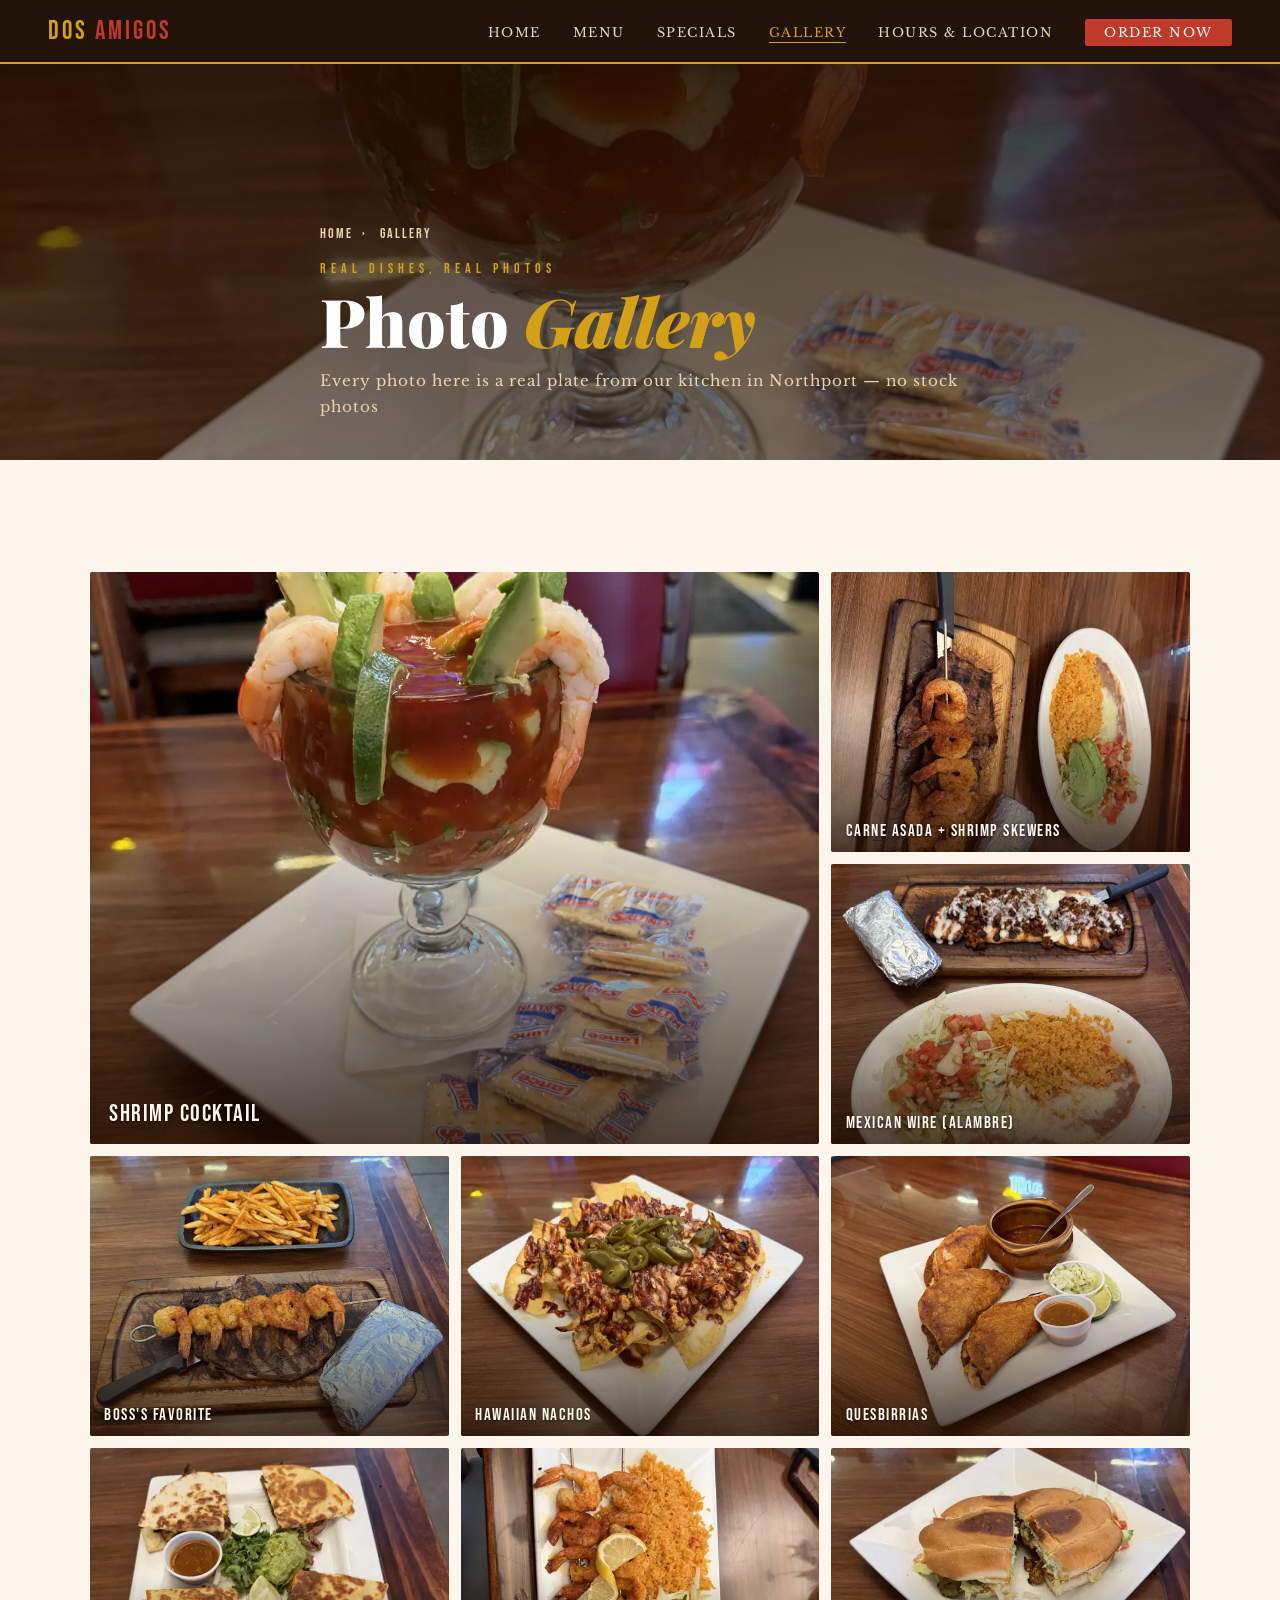
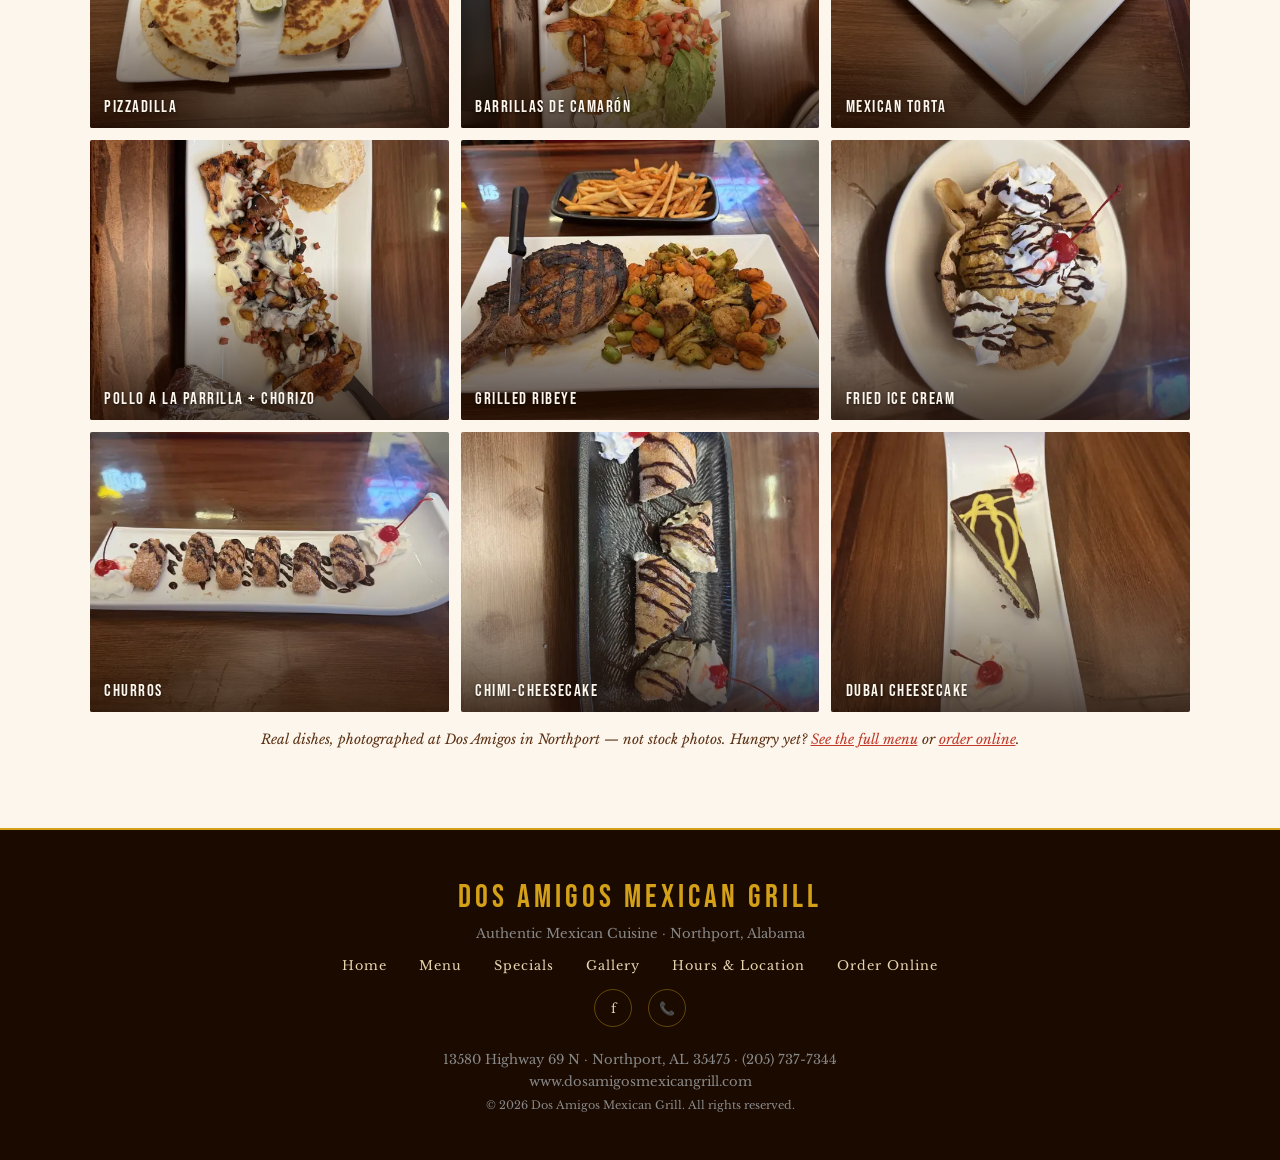
==== commit c302073f: "Update menu to current printed menu, new specials, happy hour, ribeye feature - Rebuild all 8 menu s" ====
--- a/gallery/index.html
+++ b/gallery/index.html
@@ -144,11 +144,6 @@
       "@type": "OrderAction",
       "target": "https://www.doordash.com/en/store/dos-amigos-mexican-grill-northport-24864981/",
       "deliveryMethod": "http://purl.org/goodrelations/v1#DeliveryModeOwnFleet"
-    },
-    {
-      "@type": "OrderAction",
-      "target": "https://www.ubereats.com/store/dos-amigos-mexican-grill/36pdvY_bQqi8g2OWoIPJXQ",
-      "deliveryMethod": "http://purl.org/goodrelations/v1#DeliveryModeOwnFleet"
     }
   ],
   "sameAs": [
@@ -216,8 +211,8 @@
     {
       "@type": "ImageObject",
       "contentUrl": "https://www.dosamigosmexicangrill.com/images/bosses-special-1200.jpg",
-      "name": "Bosse's Special",
-      "description": "Bosse's Special: grilled ribeye steak with a shrimp skewer and french fries at Dos Amigos Northport",
+      "name": "Boss's Favorite",
+      "description": "Boss's Favorite: grilled ribeye steak with a shrimp skewer and seasoned fries at Dos Amigos Mexican Grill, Northport AL",
       "creditText": "Dos Amigos Mexican Grill",
       "width": 1200,
       "height": 1200
@@ -377,9 +372,9 @@
       <figure class="gallery-item">
         <picture>
           <source type="image/webp" srcset="../images/bosses-special-600.webp 600w, ../images/bosses-special-1200.webp 1200w" sizes="(max-width: 768px) 50vw, 33vw">
-          <img src="../images/bosses-special-600.jpg" srcset="../images/bosses-special-600.jpg 600w, ../images/bosses-special-1200.jpg 1200w" sizes="(max-width: 768px) 50vw, 33vw" alt="Bosse's Special: grilled ribeye steak with a shrimp skewer and french fries at Dos Amigos Northport" loading="lazy" width="600" height="600">
-        </picture>
-        <figcaption>Bosse's Special</figcaption>
+          <img src="../images/bosses-special-600.jpg" srcset="../images/bosses-special-600.jpg 600w, ../images/bosses-special-1200.jpg 1200w" sizes="(max-width: 768px) 50vw, 33vw" alt="Boss's Favorite: grilled ribeye steak with a shrimp skewer and seasoned fries at Dos Amigos Mexican Grill, Northport AL" loading="lazy" width="600" height="600">
+        </picture>
+        <figcaption>Boss's Favorite</figcaption>
       </figure>
       <figure class="gallery-item">
         <picture>
--- a/assets/style.css
+++ b/assets/style.css
@@ -628,10 +628,51 @@
     .callout { padding: 1.4rem; }
   }
 
-  .special-card.is-today { border-color: var(--gold); box-shadow: 0 0 0 1px var(--gold) inset; }
+  /* ── WEEKLY SPECIALS ── */
+  .weekly { margin-top: 2rem; border: 1px solid rgba(212,160,23,0.25); }
+  .wk-head, .wk-row { display: grid; grid-template-columns: 150px 1fr 1fr; }
+  .wk-head { background: rgba(212,160,23,0.12); color: var(--gold-light); font-family: 'Bebas Neue', sans-serif; letter-spacing: 2px; font-size: 1rem; }
+  .wk-head > div { padding: 0.8rem 1.2rem; }
+  .wk-head small { display: block; font-family: 'Libre Baskerville', serif; letter-spacing: 0; font-size: 0.68rem; color: var(--sand); text-transform: none; margin-top: 0.15rem; }
+  .wk-row { border-top: 1px solid rgba(255,255,255,0.08); position: relative; }
+  .wk-row.is-today { background: rgba(212,160,23,0.08); box-shadow: inset 4px 0 0 var(--gold); }
+  .wk-day { padding: 1rem 1.2rem; font-family: 'Playfair Display', serif; font-weight: 700; color: #fff; font-size: 1.05rem; display: flex; align-items: center; gap: 0.6rem; flex-wrap: wrap; }
+  .wk-cell { padding: 1rem 1.2rem; border-left: 1px solid rgba(255,255,255,0.08); }
+  .wk-label { display: none; }
+  .wk-title { color: #fff; font-weight: 700; font-size: 0.92rem; }
+  .wk-desc { color: var(--sand); font-size: 0.78rem; font-style: italic; margin-top: 0.15rem; }
+  .wk-price { font-family: 'Bebas Neue', sans-serif; font-size: 1.35rem; color: var(--gold); letter-spacing: 1px; margin-top: 0.3rem; }
+  .specials-note { margin-top: 1rem; color: var(--sand); font-size: 0.82rem; font-style: italic; line-height: 1.7; }
   .today-badge {
-    position: absolute; top: 1rem; right: 1rem;
     background: var(--gold); color: var(--dark);
-    font-family: 'Bebas Neue', sans-serif; letter-spacing: 2px; font-size: 0.75rem;
-    padding: 0.2rem 0.6rem; border-radius: 2px;
-  }
+    font-family: 'Bebas Neue', sans-serif; letter-spacing: 2px; font-size: 0.72rem;
+    padding: 0.15rem 0.55rem; border-radius: 2px;
+  }
+  .happy-hour { margin-top: 2rem; background: var(--chili); color: #fff; padding: 1.6rem 2rem; display: grid; grid-template-columns: 1fr 1.4fr; gap: 2rem; align-items: center; border-left: 4px solid var(--gold); }
+  .happy-hour .section-label { color: var(--gold-light); }
+  .happy-hour h3 { font-family: 'Playfair Display', serif; font-size: 1.5rem; color: #fff; }
+  .hh-line { display: flex; justify-content: space-between; gap: 1rem; padding: 0.55rem 0; border-bottom: 1px dotted rgba(255,255,255,0.35); font-size: 0.92rem; }
+  .hh-line span:first-child { font-weight: 700; }
+  .hh-line span:last-child { font-family: 'Bebas Neue', sans-serif; letter-spacing: 1px; font-size: 1.05rem; color: var(--gold-light); text-align: right; }
+  .hh-line:last-child { border-bottom: none; }
+  .category-note { font-size: 0.8rem; color: #888; margin-bottom: 0.8rem; font-style: italic; line-height: 1.6; }
+  /* ── FEATURE BANNER (ribeye) ── */
+  .feature-banner { background: var(--dark); color: var(--cream); padding: 0; }
+  .feature-inner { display: grid; grid-template-columns: 1fr 1fr; gap: 3rem; align-items: center; padding-top: 3rem; padding-bottom: 3rem; }
+  .feature-img { display: block; border: 1px solid rgba(212,160,23,0.35); }
+  .feature-img img { display: block; width: 100%; height: auto; }
+  .feature-title { font-family: 'Playfair Display', serif; font-size: clamp(2rem, 4vw, 3rem); color: #fff; line-height: 1.1; margin-bottom: 1rem; }
+  .feature-title em { color: var(--gold); font-style: italic; }
+  .feature-text p:not(.section-label) { color: var(--sand); line-height: 1.8; margin-bottom: 1.5rem; font-size: 0.98rem; }
+  .feature-text .btn-outline.dark { border-color: var(--gold); color: var(--gold); }
+  .feature-text .btn-outline.dark:hover { background: var(--gold); color: var(--dark); }
+  @media (max-width: 768px) {
+    .wk-head { display: none; }
+    .wk-row { grid-template-columns: 1fr; }
+    .wk-day { padding-bottom: 0.3rem; }
+    .wk-cell { border-left: none; padding: 0.5rem 1.2rem 0.8rem; }
+    .wk-cell:last-child { padding-bottom: 1.1rem; }
+    .wk-label { display: inline-block; font-family: 'Bebas Neue', sans-serif; letter-spacing: 2px; font-size: 0.75rem; color: var(--gold-light); margin-bottom: 0.15rem; }
+    .happy-hour { grid-template-columns: 1fr; padding: 1.3rem; }
+    .feature-inner { grid-template-columns: 1fr; gap: 1.5rem; }
+  }
